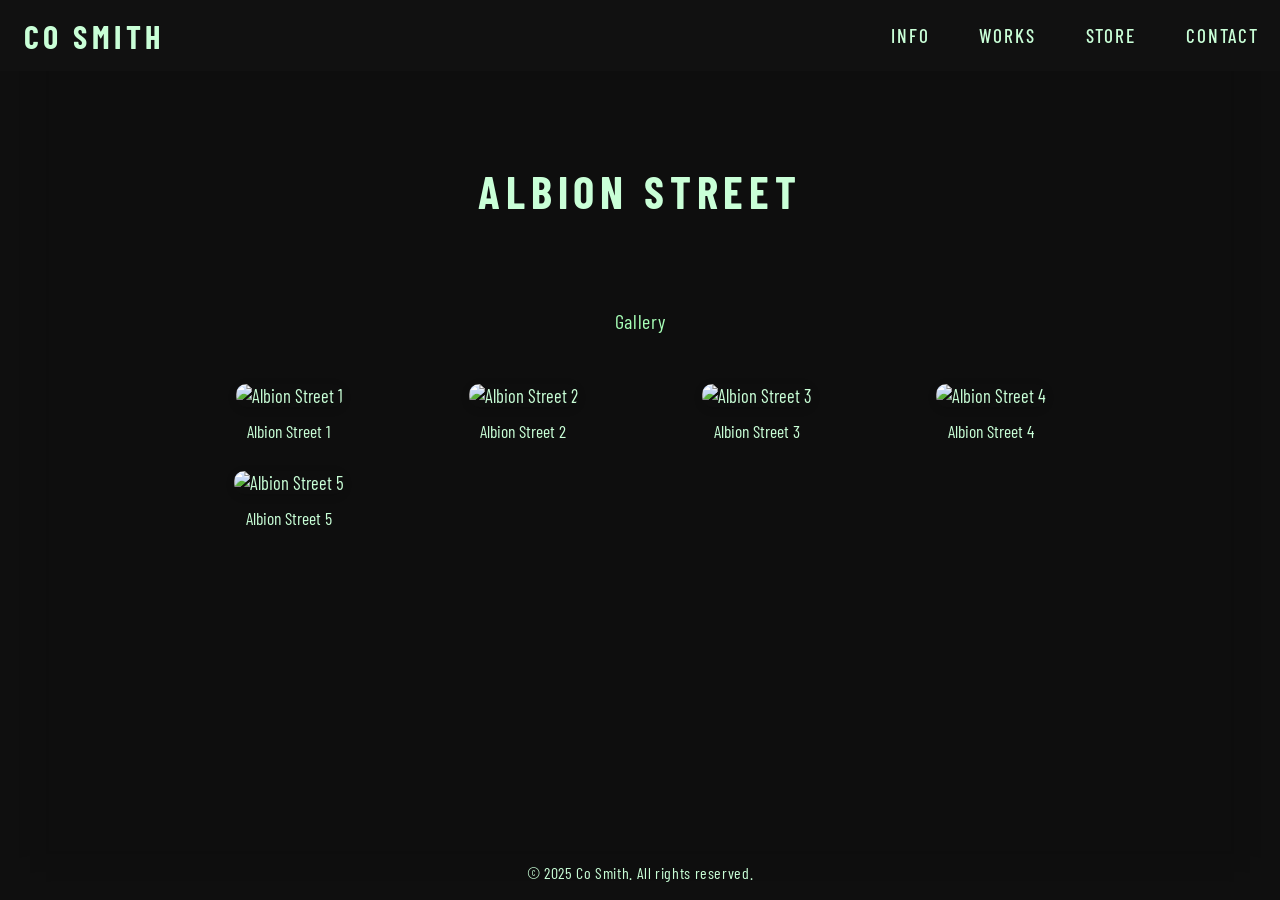
==== albion-street.html @ a9d9ce3a "Create albion-street.html" ====
<!DOCTYPE html>
<html lang="en">
<head>
  <meta charset="UTF-8">
  <meta name="viewport" content="width=device-width, initial-scale=1">
  <title>Albion Street – Co Smith</title>
  <link rel="icon" type="image/x-icon" href="images/favicon.ico">
  <link href="https://fonts.googleapis.com/css2?family=Barlow+Condensed:wght@400;700&display=swap" rel="stylesheet">
  <link rel="stylesheet" href="style.css">
  <style>
    .albion-blur-bg {
      position: fixed;
      top: 0; left: 0;
      width: 100vw; height: 100vh;
      object-fit: cover;
      filter: blur(24px) brightness(0.6);
      z-index: 0;
      pointer-events: none;
      user-select: none;
      opacity: 1;
      transition: opacity 0.5s;
    }
    .works-gallery,
    .works-section-title,
    h1, nav, footer {
      position: relative;
      z-index: 2;
    }
    @media (max-width: 900px) {
      .albion-blur-bg {
        filter: blur(14px) brightness(0.65);
      }
    }
  </style>
</head>
<body>
  <img src="images/albion-blur.png" alt="" class="albion-blur-bg" aria-hidden="true">
  <nav>
    <a class="logo" href="index.html">Co Smith</a>
    <div class="nav-links">
      <a href="info.html">Info</a>
      <a href="works.html">Works</a>
      <a href="store.html">Store</a>
      <a href="contact.html">Contact</a>
    </div>
  </nav>
  <main>
    <h1>Albion Street</h1>
    <div class="works-section-title">Gallery</div>
    <div class="works-gallery">
      <a class="gallery-item" href="images/albion1.jpg" target="_blank">
        <img src="images/albion1.jpg" alt="Albion Street 1">
        <div class="gallery-item-title">Albion Street 1</div>
      </a>
      <a class="gallery-item" href="images/albion2.jpg" target="_blank">
        <img src="images/albion2.jpg" alt="Albion Street 2">
        <div class="gallery-item-title">Albion Street 2</div>
      </a>
      <a class="gallery-item" href="images/albion3.jpg" target="_blank">
        <img src="images/albion3.jpg" alt="Albion Street 3">
        <div class="gallery-item-title">Albion Street 3</div>
      </a>
      <a class="gallery-item" href="images/albion4.jpg" target="_blank">
        <img src="images/albion4.jpg" alt="Albion Street 4">
        <div class="gallery-item-title">Albion Street 4</div>
      </a>
      <a class="gallery-item" href="images/albion5.jpg" target="_blank">
        <img src="images/albion5.jpg" alt="Albion Street 5">
        <div class="gallery-item-title">Albion Street 5</div>
      </a>
      <!-- Add or remove images as needed -->
    </div>
  </main>
  <footer class="copyright">
    &copy; 2025 Co Smith. All rights reserved.
  </footer>
</body>
</html>
---- style.css ----
html, body {
  max-width: 100vw;
  overflow-x: hidden;
}

body {
  margin: 0;
  padding: 0;
  background: #0e0e0e;
  color: #c9ffd7; /* Pale green */
  font-family: 'Barlow Condensed', Arial, sans-serif;
  min-height: 100vh;
  font-size: 1.16rem;
  opacity: 0;
  animation: fadeIn 1.1s cubic-bezier(.39,.58,.57,1) forwards;
  display: flex;
  flex-direction: column;
  word-break: break-word;
}

nav {
  width: 100%;
  display: flex;
  justify-content: space-between;
  align-items: center;
  padding: 2.3rem 5vw 1.8rem 5vw;
  background: transparent;
  position: relative;
  box-sizing: border-box;
}

.logo {
  font-size: 2.1rem;
  font-weight: 400;
  letter-spacing: 0.14em;
  color: #c9ffd7; /* Pale green */
  text-transform: uppercase;
  text-decoration: none;
  display: inline-block;
}
.logo:visited,
.logo:active,
.logo:hover,
.logo:focus {
  color: #c9ffd7;
  text-decoration: none;
}

.nav-links {
  display: flex;
  gap: 2.3rem;
  flex-wrap: wrap;
}
.nav-links a {
  color: #c9ffd7; /* Pale green */
  text-decoration: none;
  font-weight: 500;
  font-size: 1.3rem;
  letter-spacing: 0.1em;
  text-transform: uppercase;
  opacity: 1;
  transition: none;
  position: relative;
  padding-bottom: 3px;
  white-space: nowrap;
}
.nav-links a:hover,
.nav-links a:focus {
  color: #c9ffd7;
  opacity: 1;
}

main {
  display: flex;
  flex-direction: column;
  align-items: center;
  margin-top: 7vh;
}

/* HERO IMAGE SECTION */
.centerpiece {
  display: flex;
  justify-content: center;
  align-items: center;
  width: 100vw;
  height: 80vh;
  background: none;
  margin-top: 0;
  padding: 0;
  overflow: hidden;
}

.centerpiece img,
.main-image {
  display: block;
  width: 80vw;
  max-width: 1200px;
  height: 100%;
  object-fit: contain;
  border-radius: 0;
  margin: 0 auto;
  opacity: 0;
  transition: opacity 2s ease;
  background: #0e0e0e;
}

.main-image.fade-in {
  opacity: 1;
}

h1 {
  font-size: 2.8rem;
  font-weight: 700;
  letter-spacing: 0.13em;
  margin-bottom: 2.2rem;
  text-align: center;
  text-transform: uppercase;
  color: #c9ffd7; /* Pale green */
}
p {
  color: #c9ffd7; /* Pale green */
  max-width: 600px;
  margin: 0 auto 2.4rem auto;
  text-align: center;
  line-height: 1.7;
}

.copyright {
  width: 100%;
  text-align: center;
  padding: 2rem 0 1.1rem 0;
  color: #c9ffd7; /* Pale green */
  font-size: 1rem;
  letter-spacing: 0.04em;
  background: transparent;
  font-family: 'Barlow Condensed', Arial, sans-serif;
  margin-top: auto;
}

/* Fade-in animation for body */
@keyframes fadeIn {
  to { opacity: 1; }
}

/* Responsive tweaks */
@media (max-width: 900px) {
  .centerpiece img,
  .main-image {
    width: 96vw;
    max-width: 96vw;
  }
}
@media (max-width: 700px) {
  nav {
    flex-direction: column;
    align-items: flex-start;
    gap: 1.2rem;
    padding: 1.4rem 3vw;
  }
  .nav-links {
    gap: 1.2rem;
  }
  .logo {
    font-size: 1.3rem;
  }
  h1 {
    font-size: 1.5rem;
  }
  .centerpiece {
    height: 40vh;
  }
  .centerpiece img,
  .main-image {
    width: 98vw;
    max-width: 98vw;
    height: 100%;
  }
}
/* NAV STYLES */
nav {
  background: #111;
  padding: 1rem 0.5rem;
  font-family: 'Barlow Condensed', Arial, sans-serif;
  display: flex;
  justify-content: space-between;
  align-items: center;
}
.logo {
  font-size: 2rem;
  color: #c9ffd7;
  text-decoration: none;
  font-weight: bold;
  margin-left: 1rem;
}
.nav-links {
  display: flex;
  gap: 1.5rem;
  align-items: center;
}
.nav-links a, .dropbtn {
  color: #c9ffd7;
  text-decoration: none;
  font-size: 1.2rem;
  padding: 0.5rem 0.8rem;
  border-radius: 6px;
  transition: background 0.2s;
  background: none;
  border: none;
  font-family: inherit;
  cursor: pointer;
}
.nav-links a:hover, .dropbtn:hover, .dropbtn.active {
  background: #a7ffb7;
  color: #111;
}
/* Dropdown Styles */
.dropdown {
  position: relative;
  display: inline-block;
}
.dropdown-content {
  display: none;
  position: absolute;
  left: 0;
  top: 110%;
  background-color: #181b1b;
  min-width: 170px;
  box-shadow: 0px 8px 16px rgba(0,0,0,0.10);
  border-radius: 0 0 8px 8px;
  z-index: 10;
  overflow: hidden;
}
.dropdown-content a {
  color: #c9ffd7;
  padding: 12px 16px;
  text-decoration: none;
  display: block;
  white-space: nowrap;
  transition: background 0.2s, color 0.2s;
}
.dropdown-content a:hover {
  background-color: #a7ffb7;
  color: #0e0e0e;
}
/* Show dropdown on hover (desktop) */
@media (hover: hover) and (pointer: fine) {
  .dropdown:hover .dropdown-content {
    display: block;
  }
}
/* Show dropdown on tap/click (mobile) */
.dropdown.open .dropdown-content {
  display: block;
}
/* Responsive nav tweaks */
@media (max-width: 700px) {
  nav {
    flex-direction: column;
    align-items: stretch;
    padding: 0.8rem 0.5rem;
  }
  .nav-links {
    gap: 0.5rem;
    flex-direction: column;
    align-items: flex-start;
    margin-left: 1rem;
  }
  .dropdown-content {
    position: static;
    min-width: 100%;
    box-shadow: none;
  }
}
/* GALLERY styles */
.works-options {
  display: flex;
  justify-content: center;
  gap: 2rem;
  margin: 2.5rem 0 2.5rem 0;
  flex-wrap: wrap;
}
.works-option {
  text-align: center;
  text-decoration: none;
  color: #c9ffd7;
  font-family: 'Barlow Condensed', Arial, sans-serif;
  font-size: 1.3rem;
  transition: transform 0.2s, color 0.2s;
  border-radius: 10px;
  overflow: hidden;
  background: #181b1b;
  box-shadow: 0 2px 8px rgba(0,0,0,0.08);
  width: 260px;
}
.works-option:hover {
  color: #0e0e0e;
  background: #a7ffb7;
  transform: scale(1.04);
}
.works-option img {
  width: 100%;
  height: 160px;
  object-fit: cover;
  border-radius: 10px 10px 0 0;
  box-shadow: 0 2px 8px rgba(0,0,0,0.10);
}
.works-option-label {
  padding: 1rem 0.5rem;
  background: #222;
  border-radius: 0 0 10px 10px;
  font-weight: bold;
  font-size: 1.13rem;
}
.works-section-title {
  margin-top: 3.5rem;
  margin-bottom: 1.2rem;
  color: #a7ffb7;
  font-size: 1.26rem;
  font-family: 'Barlow Condensed', Arial, sans-serif;
  letter-spacing: 0.03em;
  text-align: center;
}
.works-gallery {
  display: grid;
  grid-template-columns: repeat(auto-fit, minmax(210px, 1fr));
  gap: 1.5rem;
  margin: 2rem auto 2.5rem auto;
  max-width: 1000px;
  padding: 0 1rem;
}
.gallery-item {
  text-align: center;
  cursor: pointer;
  transition: transform 0.2s;
  text-decoration: none;
  color: #c9ffd7;
  font-family: 'Barlow Condensed', Arial, sans-serif;
}
.gallery-item:hover {
  transform: scale(1.04);
  color: #0e0e0e;
}
.gallery-item img {
  width: 100%;
  height: 180px;
  object-fit: cover;
  border-radius: 10px;
  box-shadow: 0 2px 8px rgba(0,0,0,0.15);
  margin-bottom: 0.8rem;
}
.gallery-item-title {
  font-size: 1.1rem;
  margin-bottom: 0.3rem;
}
@media (max-width: 700px){
  .works-options {
    flex-direction: column;
    align-items: center;
    gap: 1.5rem;
  }
  .works-option {
    width: 98vw;
    max-width: 340px;
  }
  .works-option img {
    height: 120px;
  }
  .works-gallery {
    grid-template-columns: 1fr;
  }
  .gallery-item img {
    height: 130px;
  }
}
.nav-links a,
.dropbtn {
  color: #c9ffd7;
  background: none;
  border: none;
  text-decoration: none;
  font-family: inherit;
  font-size: 1.2rem;
  cursor: pointer;
  transition: none;
}

.nav-links a:hover,
.nav-links a:focus,
.dropbtn:hover,
.dropbtn:focus,
.dropbtn.active {
  color: #c9ffd7 !important;
  background: none !important;
  text-decoration: none !important;
  outline: none !important;
  box-shadow: none !important;
  border: none !important;
  opacity: 1 !important;
}
.works-grid {
  display: grid;
  grid-template-columns: 1fr !important;
  max-width: 180px;
  width: 100%;
  margin: 0 auto 1.5rem auto;
  gap: 0.4rem 0;
  justify-items: center;
}
.works-grid .grid-item {
  text-align: center;
  justify-self: center;
  width: 100%;
  padding-left: 0;
  font-size: 0.85rem;
  line-height: 1.2;
}

/* Only align info page text to the left */
.info-main,
.info-main h1,
.info-main h2,
.info-main p,
.info-main ul,
.info-main ol,
.info-main li {
  text-align: left;
  align-items: flex-start;
  justify-content: flex-start;
  margin-left: 0;
}
.info-main {
  max-width: 700px;
  margin-left: 2.5vw;
  margin-right: auto;
  padding-top: 3rem;
  padding-bottom: 4rem;
}
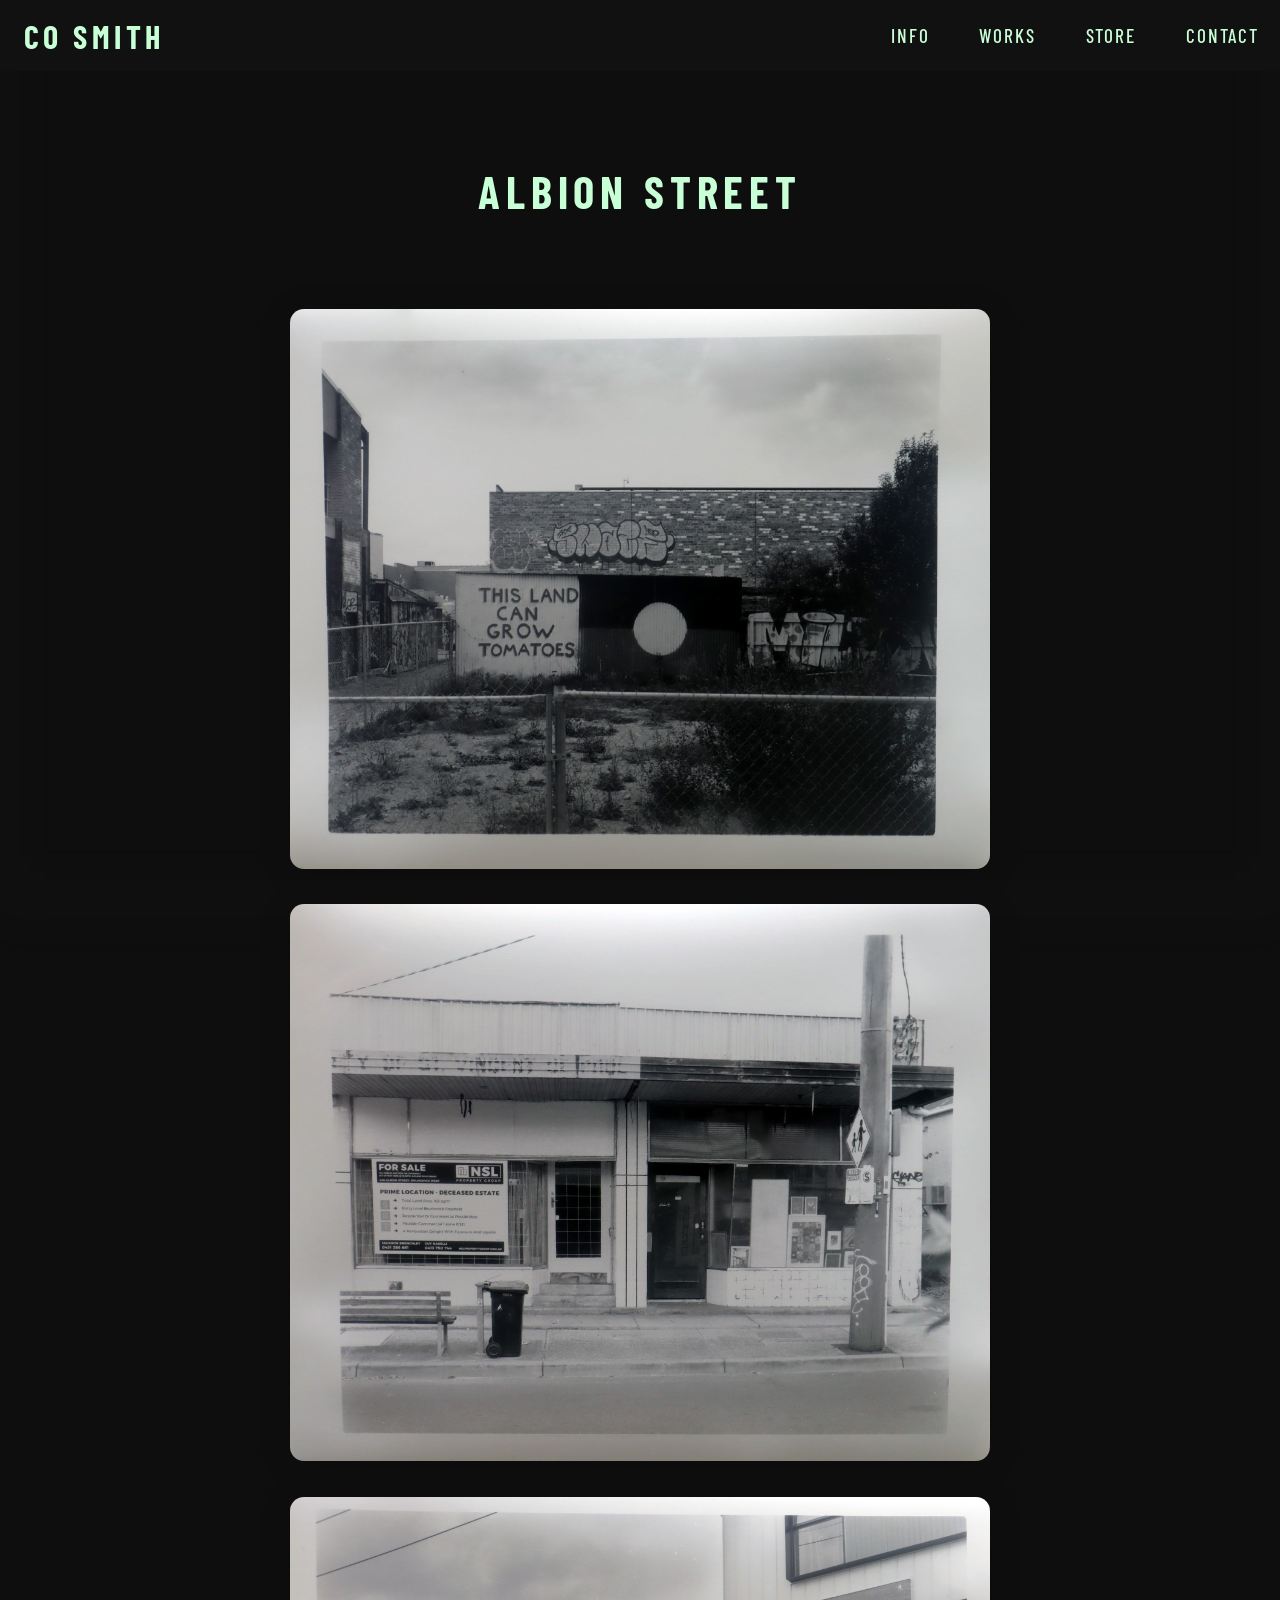
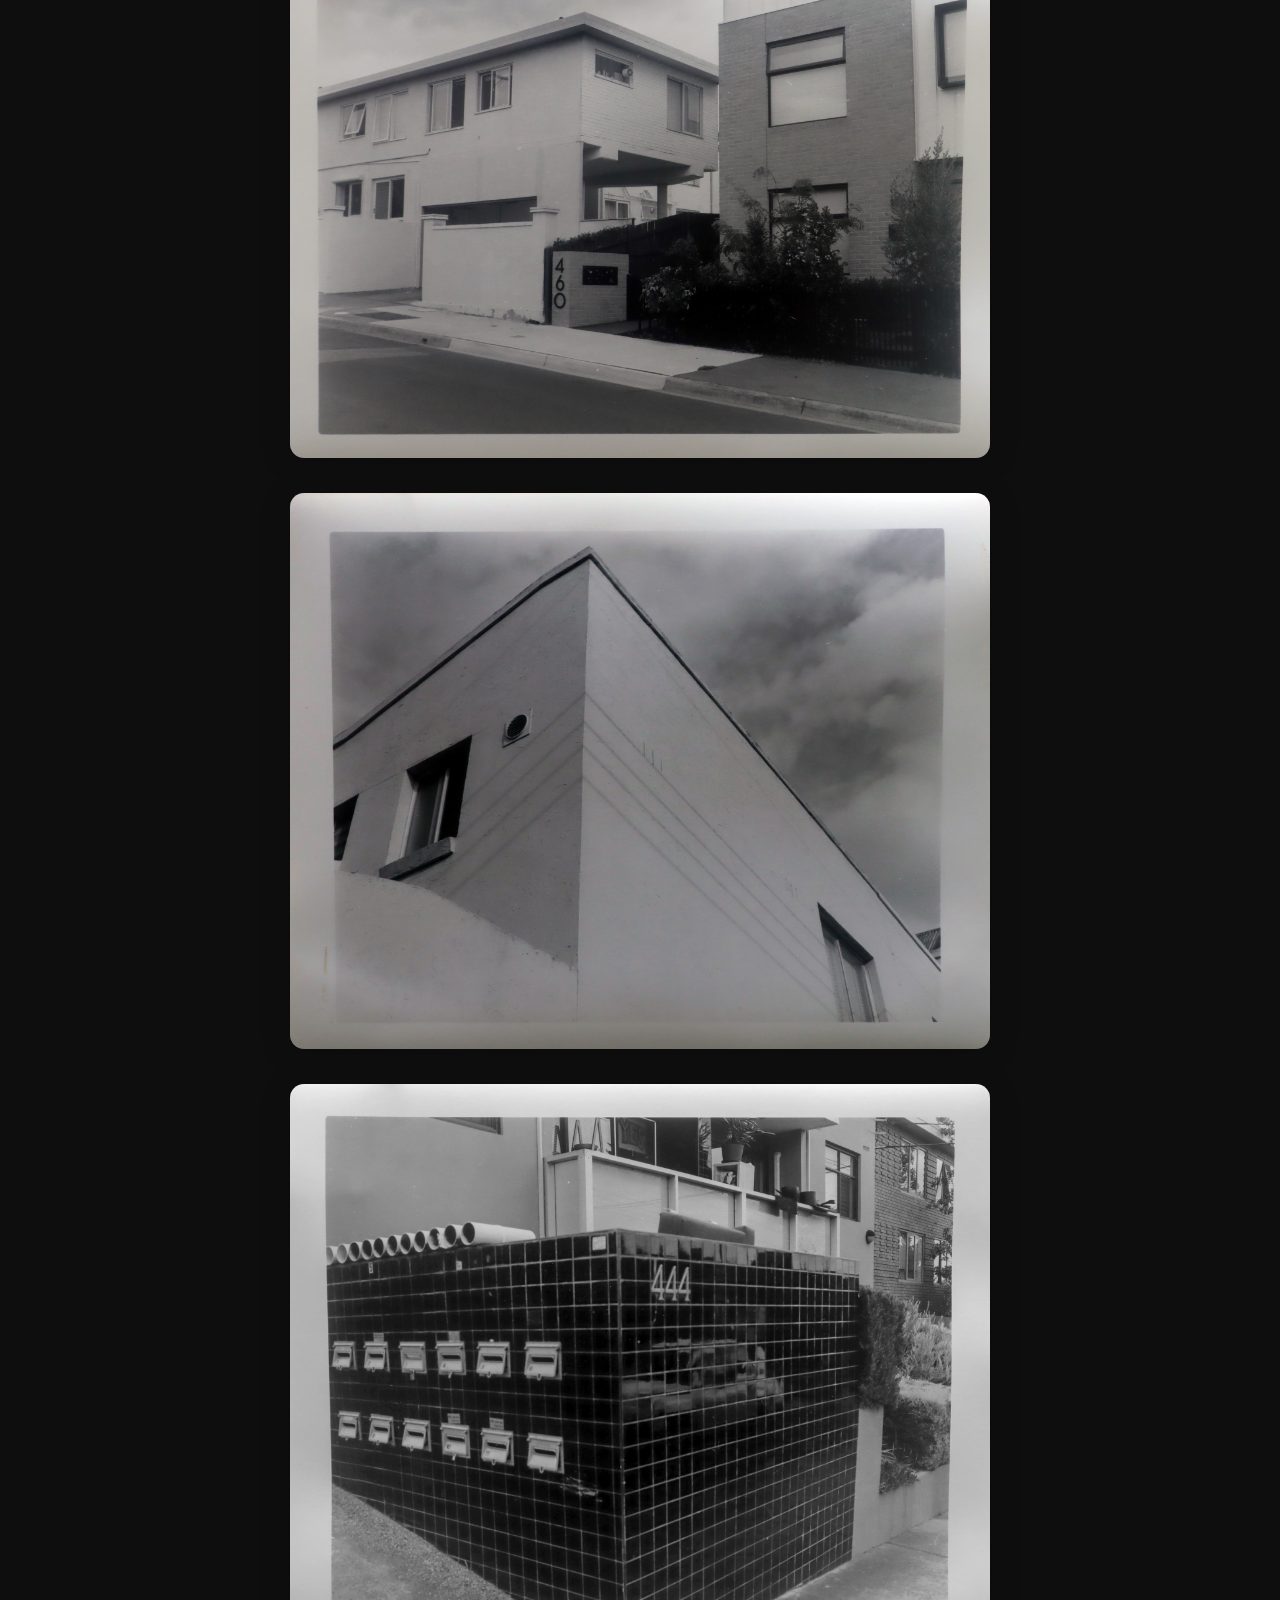
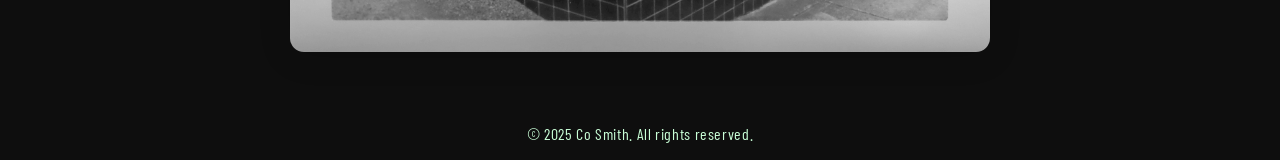
==== commit 1c884f8d: "Update albion-street.html" ====
--- a/albion-street.html
+++ b/albion-street.html
@@ -20,8 +20,26 @@
       opacity: 1;
       transition: opacity 0.5s;
     }
-    .works-gallery,
-    .works-section-title,
+    .vertical-gallery {
+      display: flex;
+      flex-direction: column;
+      align-items: center;
+      gap: 2.2rem;
+      max-width: 700px;
+      margin: 0 auto 2.5rem auto;
+      z-index: 2;
+      position: relative;
+      padding: 3.5rem 1rem 0 1rem;
+    }
+    .vertical-gallery img {
+      width: 100%;
+      height: auto;
+      max-width: 100%;
+      border-radius: 14px;
+      box-shadow: 0 4px 32px rgba(0,0,0,0.16);
+      display: block;
+      background: #181b1b;
+    }
     h1, nav, footer {
       position: relative;
       z-index: 2;
@@ -29,6 +47,24 @@
     @media (max-width: 900px) {
       .albion-blur-bg {
         filter: blur(14px) brightness(0.65);
+      }
+      .vertical-gallery {
+        max-width: 98vw;
+        padding-top: 2.2rem;
+        gap: 1.2rem;
+      }
+    }
+    @media (max-width: 600px) {
+      h1 {
+        font-size: 1.2rem;
+        margin-top: 1.3rem;
+      }
+      .vertical-gallery {
+        padding-top: 1.6rem;
+        gap: 0.7rem;
+      }
+      .vertical-gallery img {
+        border-radius: 7px;
       }
     }
   </style>
@@ -46,28 +82,12 @@
   </nav>
   <main>
     <h1>Albion Street</h1>
-    <div class="works-section-title">Gallery</div>
-    <div class="works-gallery">
-      <a class="gallery-item" href="images/albion1.jpg" target="_blank">
-        <img src="images/albion1.jpg" alt="Albion Street 1">
-        <div class="gallery-item-title">Albion Street 1</div>
-      </a>
-      <a class="gallery-item" href="images/albion2.jpg" target="_blank">
-        <img src="images/albion2.jpg" alt="Albion Street 2">
-        <div class="gallery-item-title">Albion Street 2</div>
-      </a>
-      <a class="gallery-item" href="images/albion3.jpg" target="_blank">
-        <img src="images/albion3.jpg" alt="Albion Street 3">
-        <div class="gallery-item-title">Albion Street 3</div>
-      </a>
-      <a class="gallery-item" href="images/albion4.jpg" target="_blank">
-        <img src="images/albion4.jpg" alt="Albion Street 4">
-        <div class="gallery-item-title">Albion Street 4</div>
-      </a>
-      <a class="gallery-item" href="images/albion5.jpg" target="_blank">
-        <img src="images/albion5.jpg" alt="Albion Street 5">
-        <div class="gallery-item-title">Albion Street 5</div>
-      </a>
+    <div class="vertical-gallery">
+      <img src="images/albion1.jpg" alt="">
+      <img src="images/albion2.jpg" alt="">
+      <img src="images/albion3.jpg" alt="">
+      <img src="images/albion4.jpg" alt="">
+      <img src="images/albion5.jpg" alt="">
       <!-- Add or remove images as needed -->
     </div>
   </main>
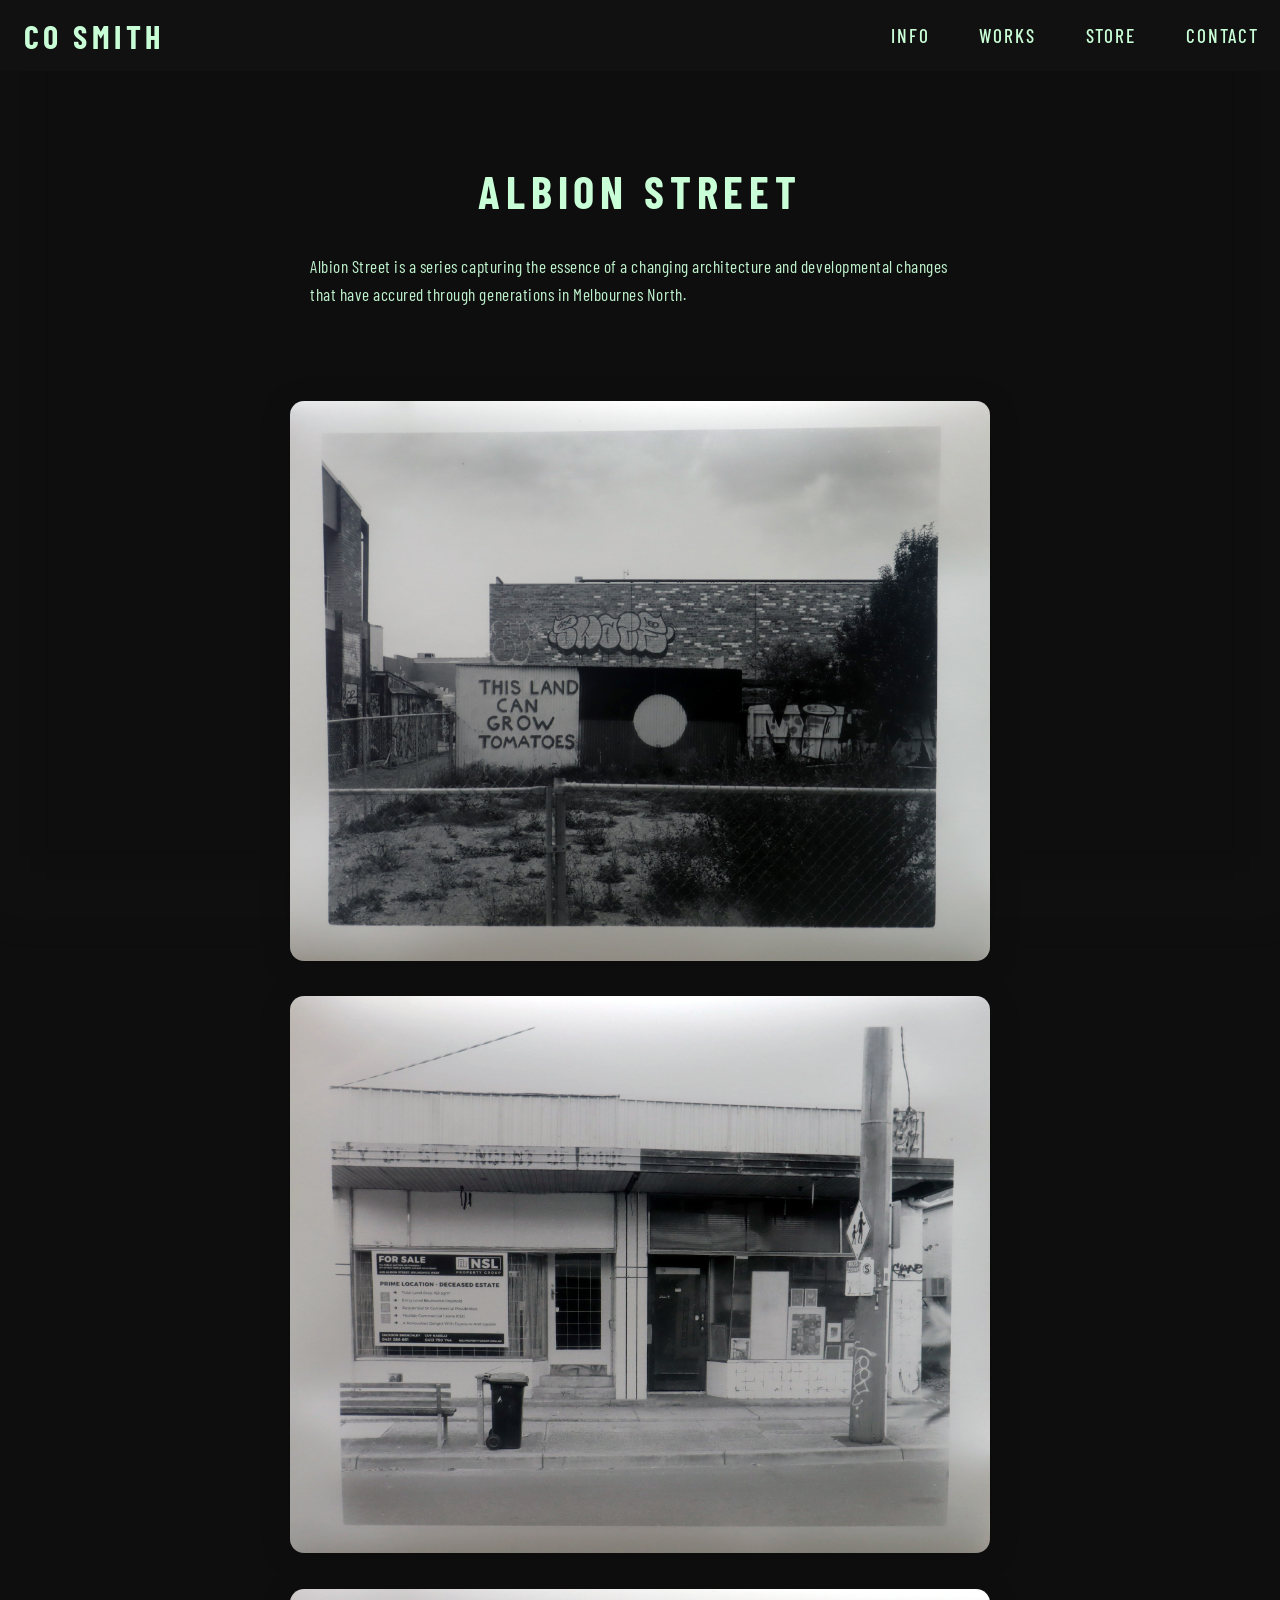
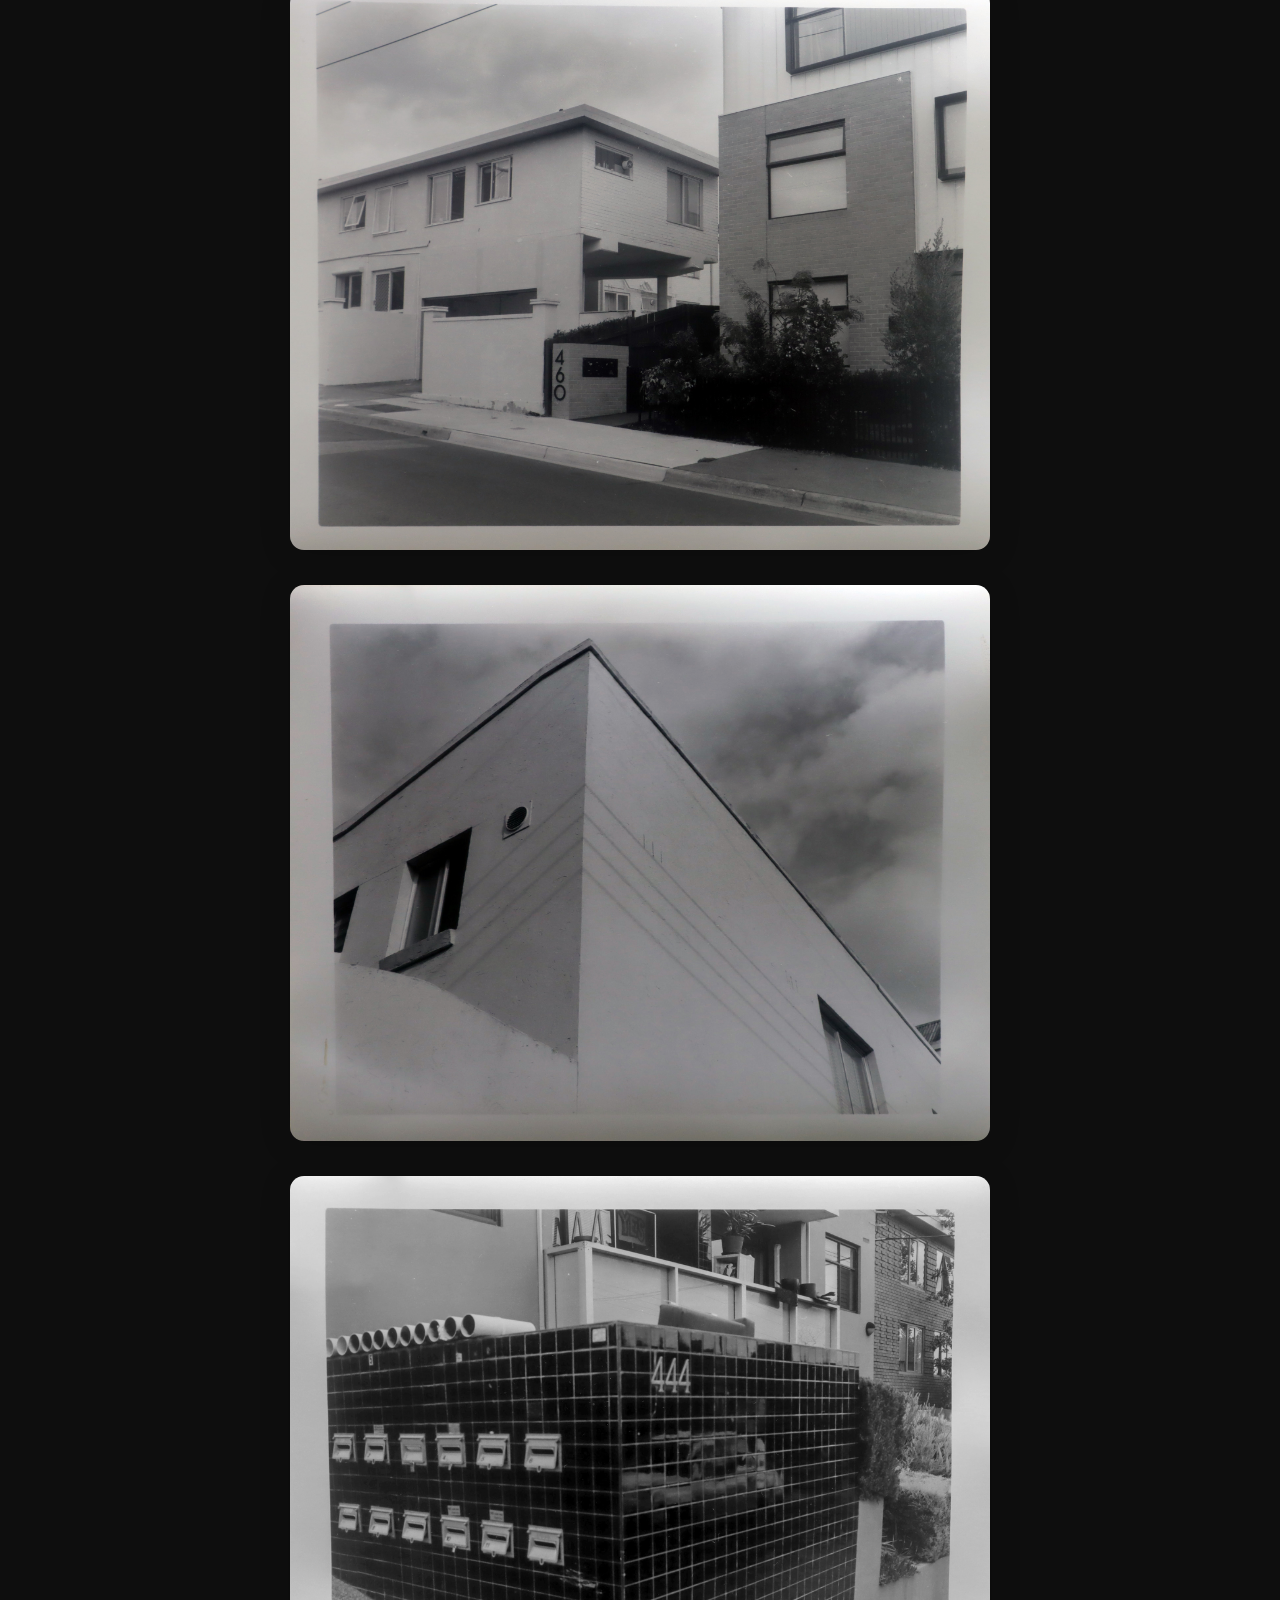
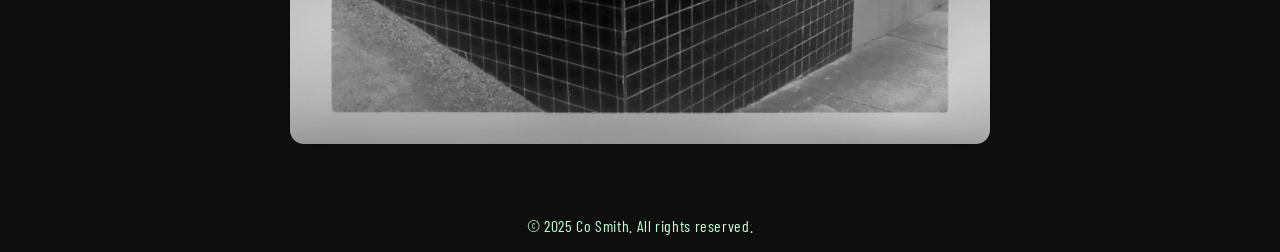
==== commit ce7a0ef3: "Update albion-street.html" ====
--- a/albion-street.html
+++ b/albion-street.html
@@ -39,6 +39,75 @@
       box-shadow: 0 4px 32px rgba(0,0,0,0.16);
       display: block;
       background: #181b1b;
+      cursor: pointer;
+      transition: box-shadow 0.18s;
+    }
+    .vertical-gallery img:hover,
+    .vertical-gallery img:focus {
+      box-shadow: 0 8px 40px rgba(0,0,0,0.33);
+      outline: none;
+    }
+    .albion-blurb {
+      max-width: 660px;
+      margin: 0 auto 2.3rem auto;
+      color: #c9ffd7;
+      font-family: 'Barlow Condensed', Arial, sans-serif;
+      font-size: 1.08rem;
+      line-height: 1.6;
+      letter-spacing: 0.03em;
+      text-align: left;
+      opacity: 0.95;
+      padding: 0 2vw;
+      position: relative;
+      z-index: 2;
+    }
+    /* Modal styles */
+    .albion-modal {
+      display: none;
+      position: fixed;
+      z-index: 10000;
+      left: 0; top: 0;
+      width: 100vw; height: 100vh;
+      background: rgba(0,0,0,0.94);
+      align-items: center;
+      justify-content: center;
+      animation: fadein 0.23s;
+    }
+    .albion-modal.active {
+      display: flex;
+    }
+    .albion-modal img {
+      max-width: 92vw;
+      max-height: 92vh;
+      box-shadow: 0 10px 60px 8px #0e0e0e;
+      border-radius: 0;
+      background: #000;
+      margin: auto;
+      border: none;
+      display: block;
+    }
+    .albion-modal-close {
+      position: fixed;
+      top: 34px;
+      right: 46px;
+      color: #c9ffd7;
+      font-size: 2.7rem;
+      background: none;
+      border: none;
+      cursor: pointer;
+      z-index: 10001;
+      transition: color 0.15s;
+      line-height: 1;
+      opacity: 0.8;
+    }
+    .albion-modal-close:hover,
+    .albion-modal-close:focus {
+      color: #a7ffb7;
+      opacity: 1;
+    }
+    @keyframes fadein {
+      from { opacity: 0; }
+      to   { opacity: 1; }
     }
     h1, nav, footer {
       position: relative;
@@ -53,6 +122,9 @@
         padding-top: 2.2rem;
         gap: 1.2rem;
       }
+      .albion-blurb {
+        max-width: 97vw;
+      }
     }
     @media (max-width: 600px) {
       h1 {
@@ -65,6 +137,14 @@
       }
       .vertical-gallery img {
         border-radius: 7px;
+      }
+      .albion-modal-close {
+        top: 14px;
+        right: 18px;
+        font-size: 2rem;
+      }
+      .albion-blurb {
+        font-size: 1.01rem;
       }
     }
   </style>
@@ -82,17 +162,67 @@
   </nav>
   <main>
     <h1>Albion Street</h1>
+    <div class="albion-blurb">
+      <!-- Add or edit your Albion Street series info here -->
+      Albion Street is a series capturing the essence of a changing architecture and developmental changes that have accured through generations in Melbournes North.
+    </div>
     <div class="vertical-gallery">
-      <img src="images/albion1.jpg" alt="">
-      <img src="images/albion2.jpg" alt="">
-      <img src="images/albion3.jpg" alt="">
-      <img src="images/albion4.jpg" alt="">
-      <img src="images/albion5.jpg" alt="">
+      <img src="images/albion1.jpg" alt="" tabindex="0">
+      <img src="images/albion2.jpg" alt="" tabindex="0">
+      <img src="images/albion3.jpg" alt="" tabindex="0">
+      <img src="images/albion4.jpg" alt="" tabindex="0">
+      <img src="images/albion5.jpg" alt="" tabindex="0">
       <!-- Add or remove images as needed -->
+    </div>
+    <!-- MODAL for enlarged image -->
+    <div class="albion-modal" id="albionModal" tabindex="-1" aria-modal="true" role="dialog">
+      <button class="albion-modal-close" id="albionModalClose" aria-label="Close image">&times;</button>
+      <img src="" alt="" id="albionModalImg">
     </div>
   </main>
   <footer class="copyright">
     &copy; 2025 Co Smith. All rights reserved.
   </footer>
+  <script>
+    // Modal enlarge for gallery images
+    const modal = document.getElementById('albionModal');
+    const modalImg = document.getElementById('albionModalImg');
+    const modalClose = document.getElementById('albionModalClose');
+    document.querySelectorAll('.vertical-gallery img').forEach(img => {
+      img.addEventListener('click', function() {
+        modalImg.src = this.src;
+        modalImg.alt = this.alt;
+        modal.classList.add('active');
+        modal.focus();
+      });
+      img.addEventListener('keydown', function(e) {
+        if (e.key === 'Enter' || e.key === ' ') {
+          modalImg.src = this.src;
+          modalImg.alt = this.alt;
+          modal.classList.add('active');
+          modal.focus();
+        }
+      });
+    });
+    modalClose.addEventListener('click', function() {
+      modal.classList.remove('active');
+      modalImg.src = '';
+      modalImg.alt = '';
+    });
+    modal.addEventListener('click', function(e) {
+      if (e.target === modal) {
+        modal.classList.remove('active');
+        modalImg.src = '';
+        modalImg.alt = '';
+      }
+    });
+    document.addEventListener('keydown', function(e){
+      if ((e.key === "Escape" || e.key === "Esc") && modal.classList.contains('active')) {
+        modal.classList.remove('active');
+        modalImg.src = '';
+        modalImg.alt = '';
+      }
+    });
+  </script>
 </body>
 </html>
